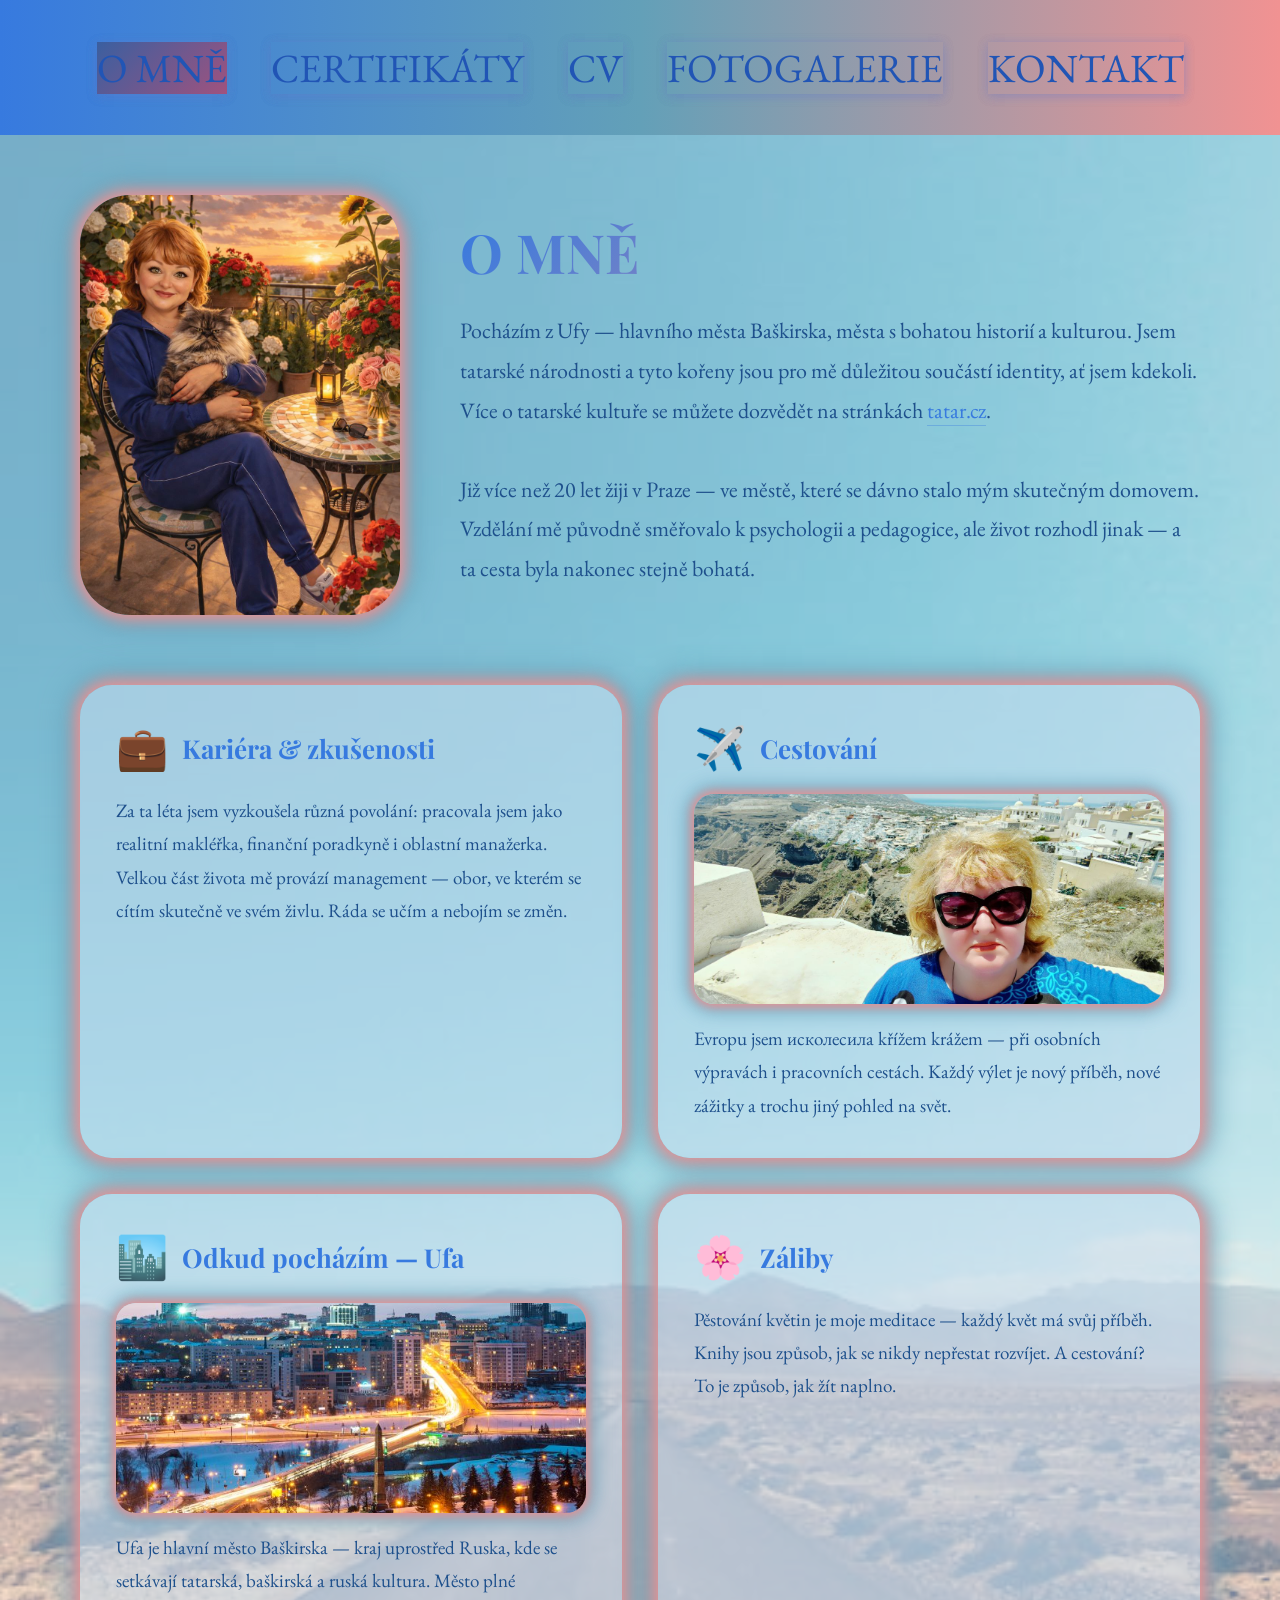
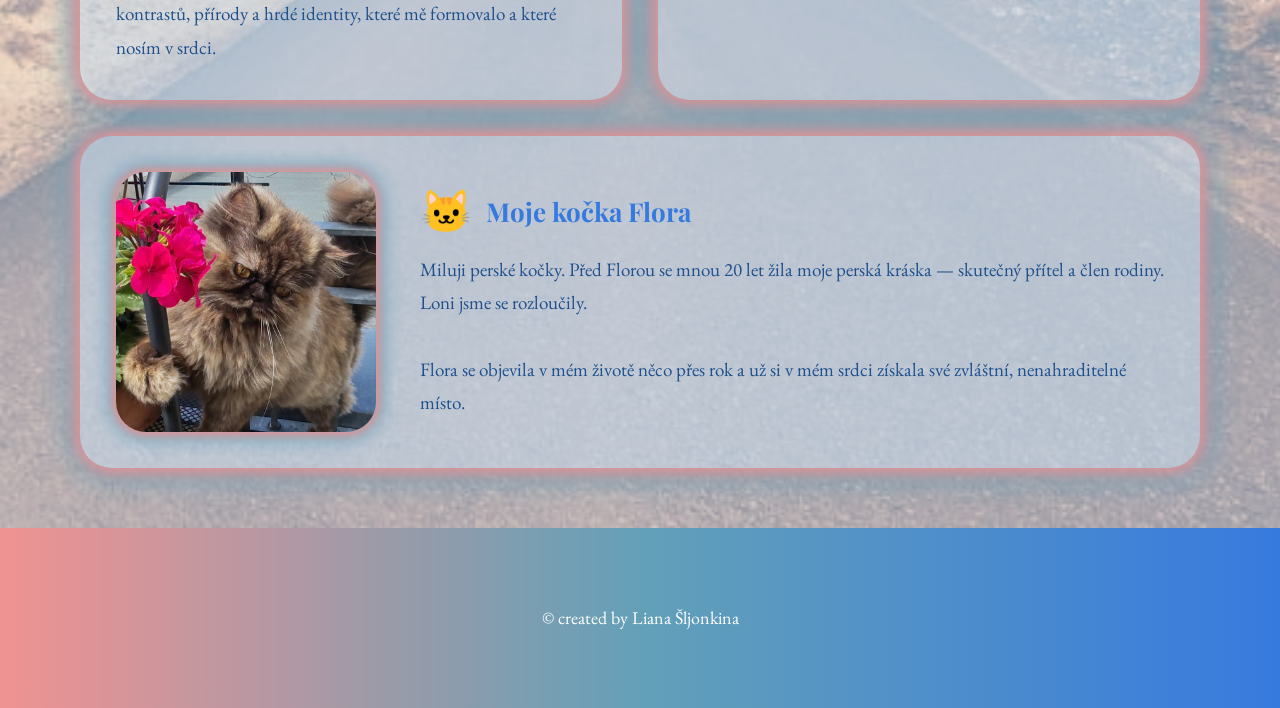
==== index1.html @ eea3a60a "update" ====
<!DOCTYPE html>
<html lang="cs">
<head>
    <meta charset="UTF-8">
    <meta name="viewport" content="width=device-width, initial-scale=1.0">
    <title>Liana Šljonkina — O mně</title>
    <link rel="stylesheet" href="style.css">
    <link rel="stylesheet" href="style1.css">
    <link rel="preconnect" href="https://fonts.googleapis.com">
    <link rel="preconnect" href="https://fonts.gstatic.com" crossorigin>
    <link href="https://fonts.googleapis.com/css2?family=EB+Garamond:ital,wght@0,400..800;1,400..800&family=Playfair+Display:ital,wght@0,400..900;1,400..900&display=swap" rel="stylesheet">
</head>
<body>

    <header class="header">
        <nav class="nav">
            <ul>
                <li><a href="index1.html" class="active">O MNĚ</a></li>
                <li><a href="index2.html">CERTIFIKÁTY</a></li>
                <li><a href="index3.html">CV</a></li>
                <li><a href="index4.html">FOTOGALERIE</a></li>
                <li><a href="index5.html">KONTAKT</a></li>
            </ul>
        </nav>
    </header>

    <aside class="aside about-aside">
        <div class="about-wrapper">

            <div class="about-hero">
                <div class="foto-block">
                    <img src="fotoj1.jpg" alt="Liana Šljonkina">
                </div>
                <div class="text-block">
                    <h1>O MNĚ</h1>
                    <p>
                        Pocházím z Ufy — hlavního města Baškirska, města s bohatou historií a kulturou.
                        Jsem tatarské národnosti a tyto kořeny jsou pro mě důležitou součástí identity,
                        ať jsem kdekoli. Více o tatarské kultuře se můžete dozvědět na stránkách
                        <a href="https://tatar.cz" class="tatar-link" target="_blank">tatar.cz</a>.
                        <br><br>
                        Již více než 20 let žiji v Praze — ve městě, které se dávno stalo mým skutečným domovem.
                        Vzdělání mě původně směřovalo k psychologii a pedagogice, ale život rozhodl jinak
                        — a ta cesta byla nakonec stejně bohatá.
                    </p>
                </div>
            </div>

            <div class="about-sections">

                <div class="card">
                    <div class="card-header">
                        <span class="card-icon">💼</span>
                        <h2>Kariéra & zkušenosti</h2>
                    </div>
                    <p>
                        Za ta léta jsem vyzkoušela různá povolání: pracovala jsem jako realitní makléřka,
                        finanční poradkyně i oblastní manažerka. Velkou část života mě provází management
                        — obor, ve kterém se cítím skutečně ve svém živlu. Ráda se učím a nebojím se změn.
                    </p>
                </div>

                <div class="card">
                    <div class="card-header">
                        <span class="card-icon">✈️</span>
                        <h2>Cestování</h2>
                    </div>
                    <img src="fotoj3.jpg" alt="Cestování po Evropě">
                    <p>
                        Evropu jsem исколесила křížem krážem — při osobních výpravách i pracovních cestách.
                        Každý výlet je nový příběh, nové zážitky a trochu jiný pohled na svět.
                    </p>
                </div>

                <div class="card">
                    <div class="card-header">
                        <span class="card-icon">🏙️</span>
                        <h2>Odkud pocházím — Ufa</h2>
                    </div>
                    <img src="fon2.3.jpg" alt="Ufa — hlavní město Baškirska">
                    <p>
                        Ufa je hlavní město Baškirska — kraj uprostřed Ruska, kde se setkávají
                        tatarská, baškirská a ruská kultura. Město plné kontrastů, přírody a hrdé identity,
                        které mě formovalo a které nosím v srdci.
                    </p>
                </div>

                <div class="card">
                    <div class="card-header">
                        <span class="card-icon">🌸</span>
                        <h2>Záliby</h2>
                    </div>
                    <p>
                        Pěstování květin je moje meditace — každý květ má svůj příběh.
                        Knihy jsou způsob, jak se nikdy nepřestat rozvíjet. A cestování?
                        To je způsob, jak žít naplno.
                    </p>
                </div>

                <div class="card wide">
                    <img src="flora1.jpg" alt="Kočka Flora">
                    <div class="card-body">
                        <div class="card-header">
                            <span class="card-icon">🐱</span>
                            <h2>Moje kočka Flora</h2>
                        </div>
                        <p>
                            Miluji perské kočky. Před Florou se mnou 20 let žila moje perská kráska
                            — skutečný přítel a člen rodiny. Loni jsme se rozloučily.
                            <br><br>
                            Flora se objevila v mém životě něco přes rok a už si v mém srdci
                            získala své zvláštní, nenahraditelné místo.
                        </p>
                    </div>
                </div>

            </div>
        </div>
    </aside>

    <footer class="footer">
        <div>© created by Liana Šljonkina</div>
    </footer>

</body>
</html>
---- style.css ----
* {
    margin: 0;
    padding: 0;
    box-sizing: border-box;
}

.header {
    width: 100%;
    height: 15vh;
    padding: 20px 40px;
    display: flex;
    align-items: center;
    background-image: linear-gradient(
        to right,
        rgb(55, 122, 223),
        rgb(99, 160, 184),
        rgb(241, 146, 146)
    );
}

.nav {
    width: 100%;
}

.nav ul {
    list-style: none;
    display: flex;
    justify-content: space-evenly;
    align-items: center;
    gap: 12px;
    width: 100%;
    padding: 16px 24px;
    margin: 0;
}

.nav ul li {
    cursor: pointer;
}

.nav ul li a,
.nav ul li {
    font-family: 'EB Garamond', serif;
    font-size: 40px;
    text-decoration: none;
    color: hsl(219, 69%, 42%);
    cursor: pointer;
    transition: opacity 0.25s ease, transform 0.2s ease, box-shadow 0.25s ease;
    box-shadow: 0 2px 10px rgba(100, 120, 200, 0.25);
}

.nav ul li a:hover,
.nav ul li:hover {
    opacity: 0.88;
    transform: translateY(-2px);
    box-shadow: 0 5px 18px rgba(180, 100, 160, 0.4);
}

.nav ul li a.active {
    background: linear-gradient(135deg, #3a5fa0 0%, #a0527e 100%);
}

.nav ul li:hover {
    color: white;
}

.aside {
    min-height: 70vh;
    background-color: rgba(198, 220, 238, 0.7);
    background-image: url(put5.jpeg);
    background-size: cover;
    background-position: center;
    background-repeat: no-repeat;
    background-blend-mode: overlay;
    font-family: "EB Garamond", serif;
    display: flex;
    align-items: center;
}

.parent {
    display: flex;
    align-items: center;
    gap: 60px;
    padding: 40px 60px;
    font-size: 40px;
    font-family: "EB Garamond", serif;
    color: rgb(5, 114, 187);
}

.karLi {
    width: 350px;
    height: 450px;
    border-radius: 50px;
    object-fit: cover;
    display: block;
    box-shadow: 
        0 0 15px 5px rgb(241, 146, 146),
        0 0 30px 10px rgb(99, 160, 184);
}

.logo-img2 {
    width: 350px;
    height: 450px;
    border-radius: 50px;
    object-fit: cover;
    display: block;
    box-shadow: 
        0 0 15px 5px rgb(241, 146, 146),
        0 0 30px 10px rgb(99, 160, 184);
}

.footer {
    height: 20vh;
    display: flex;
    align-items: center;
    justify-content: center;
    font-size: 18px;
    color: white;
    font-family: "EB Garamond", serif;
    background-image: linear-gradient(
        to left,
        rgb(55, 122, 223),
        rgb(99, 160, 184),
        rgb(241, 146, 146)
    );
}

@media (max-width: 768px) {
    .header {
        height: auto;
        padding: 16px 20px;
    }

    .nav ul {
        flex-wrap: wrap;
        justify-content: center;
        gap: 8px;
        padding: 10px 16px;
    }

    .nav ul li a,
    .nav ul li {
        font-size: 22px;
    }

    .parent {
        flex-direction: column;
        align-items: center;
        text-align: center;
        font-size: 24px;
        padding: 30px 20px;
        gap: 30px;
    }

    .karLi,
    .logo-img2 {
        width: 220px;
        height: 280px;
    }
}
---- style1.css ----
/* Переопределяем aside для этой страницы */
.about-aside {
    display: block !important;
    align-items: unset !important;
}

.about-wrapper {
    max-width: 1200px;
    margin: 0 auto;
    padding: 60px 40px;
    font-family: "EB Garamond", serif;
}

/* HERO */
.about-hero {
    display: flex;
    align-items: center;
    gap: 60px;
    margin-bottom: 70px;
    animation: fadeUp 0.8s ease both;
}

.about-hero .foto-block img {
    width: 320px;
    height: 420px;
    border-radius: 50px;
    object-fit: cover;
    display: block;
    box-shadow:
        0 0 15px 5px rgb(241, 146, 146),
        0 0 30px 10px rgb(99, 160, 184);
    transition: transform 0.35s ease;
}

.about-hero .foto-block img:hover {
    transform: scale(1.03);
}

.about-hero h1 {
    font-family: 'Playfair Display', serif;
    font-size: 54px;
    font-weight: 700;
    line-height: 1.15;
    margin-bottom: 28px;
    background: linear-gradient(135deg, rgb(55, 122, 223), rgb(241, 146, 146));
    -webkit-background-clip: text;
    -webkit-text-fill-color: transparent;
    background-clip: text;
}

.about-hero p {
    font-size: 22px;
    line-height: 1.8;
    color: rgb(30, 80, 140);
}

/* КАРТОЧКИ */
.about-sections {
    display: grid;
    grid-template-columns: 1fr 1fr;
    gap: 36px;
}

.card {
    background: rgba(198, 220, 238, 0.55);
    border-radius: 32px;
    padding: 36px;
    display: flex;
    flex-direction: column;
    gap: 18px;
    box-shadow:
        0 0 15px 5px rgb(241, 146, 146),
        0 0 30px 10px rgb(99, 160, 184);
    transition: transform 0.28s ease, box-shadow 0.28s ease;
    animation: fadeUp 0.8s ease both;
}

.card:hover {
    transform: translateY(-5px);
    box-shadow:
        0 0 20px 8px rgb(241, 146, 146),
        0 0 40px 15px rgb(99, 160, 184);
}

.card:nth-child(1) { animation-delay: 0.1s; }
.card:nth-child(2) { animation-delay: 0.2s; }
.card:nth-child(3) { animation-delay: 0.3s; }
.card:nth-child(4) { animation-delay: 0.4s; }
.card:nth-child(5) { animation-delay: 0.5s; }

.card-header {
    display: flex;
    align-items: center;
    gap: 14px;
}

.card-icon { font-size: 42px; }

.card h2 {
    font-family: 'Playfair Display', serif;
    font-size: 26px;
    color: rgb(55, 122, 223);
}

.card p {
    font-size: 19px;
    line-height: 1.75;
    color: rgb(30, 80, 140);
}

.card img {
    width: 100%;
    height: 210px;
    object-fit: cover;
    border-radius: 20px;
    box-shadow:
        0 0 10px 3px rgb(241, 146, 146),
        0 0 20px 6px rgb(99, 160, 184);
}

/* широкая карточка */
.card.wide {
    grid-column: 1 / -1;
    flex-direction: row;
    align-items: center;
    gap: 44px;
}

.card.wide img {
    width: 260px;
    height: 260px;
    flex-shrink: 0;
    border-radius: 30px;
}

.card.wide .card-body {
    flex: 1;
    display: flex;
    flex-direction: column;
    gap: 14px;
}

/* ссылка */
a.tatar-link {
    color: rgb(55, 122, 223);
    text-decoration: none;
    border-bottom: 1px solid rgba(55, 122, 223, 0.35);
    transition: color 0.2s, border-color 0.2s;
}
a.tatar-link:hover {
    color: rgb(200, 80, 120);
    border-color: rgb(200, 80, 120);
}

/* анимация */
@keyframes fadeUp {
    from { opacity: 0; transform: translateY(28px); }
    to   { opacity: 1; transform: translateY(0); }
}

/* MOBILE */
@media (max-width: 768px) {
    .about-wrapper { padding: 30px 20px; }
    .about-hero { flex-direction: column; text-align: center; }
    .about-hero .foto-block img { width: 240px; height: 300px; }
    .about-hero h1 { font-size: 34px; }
    .about-hero p  { font-size: 18px; }
    .about-sections { grid-template-columns: 1fr; }
    .card.wide { flex-direction: column; }
    .card.wide img { width: 100%; height: 220px; }
}
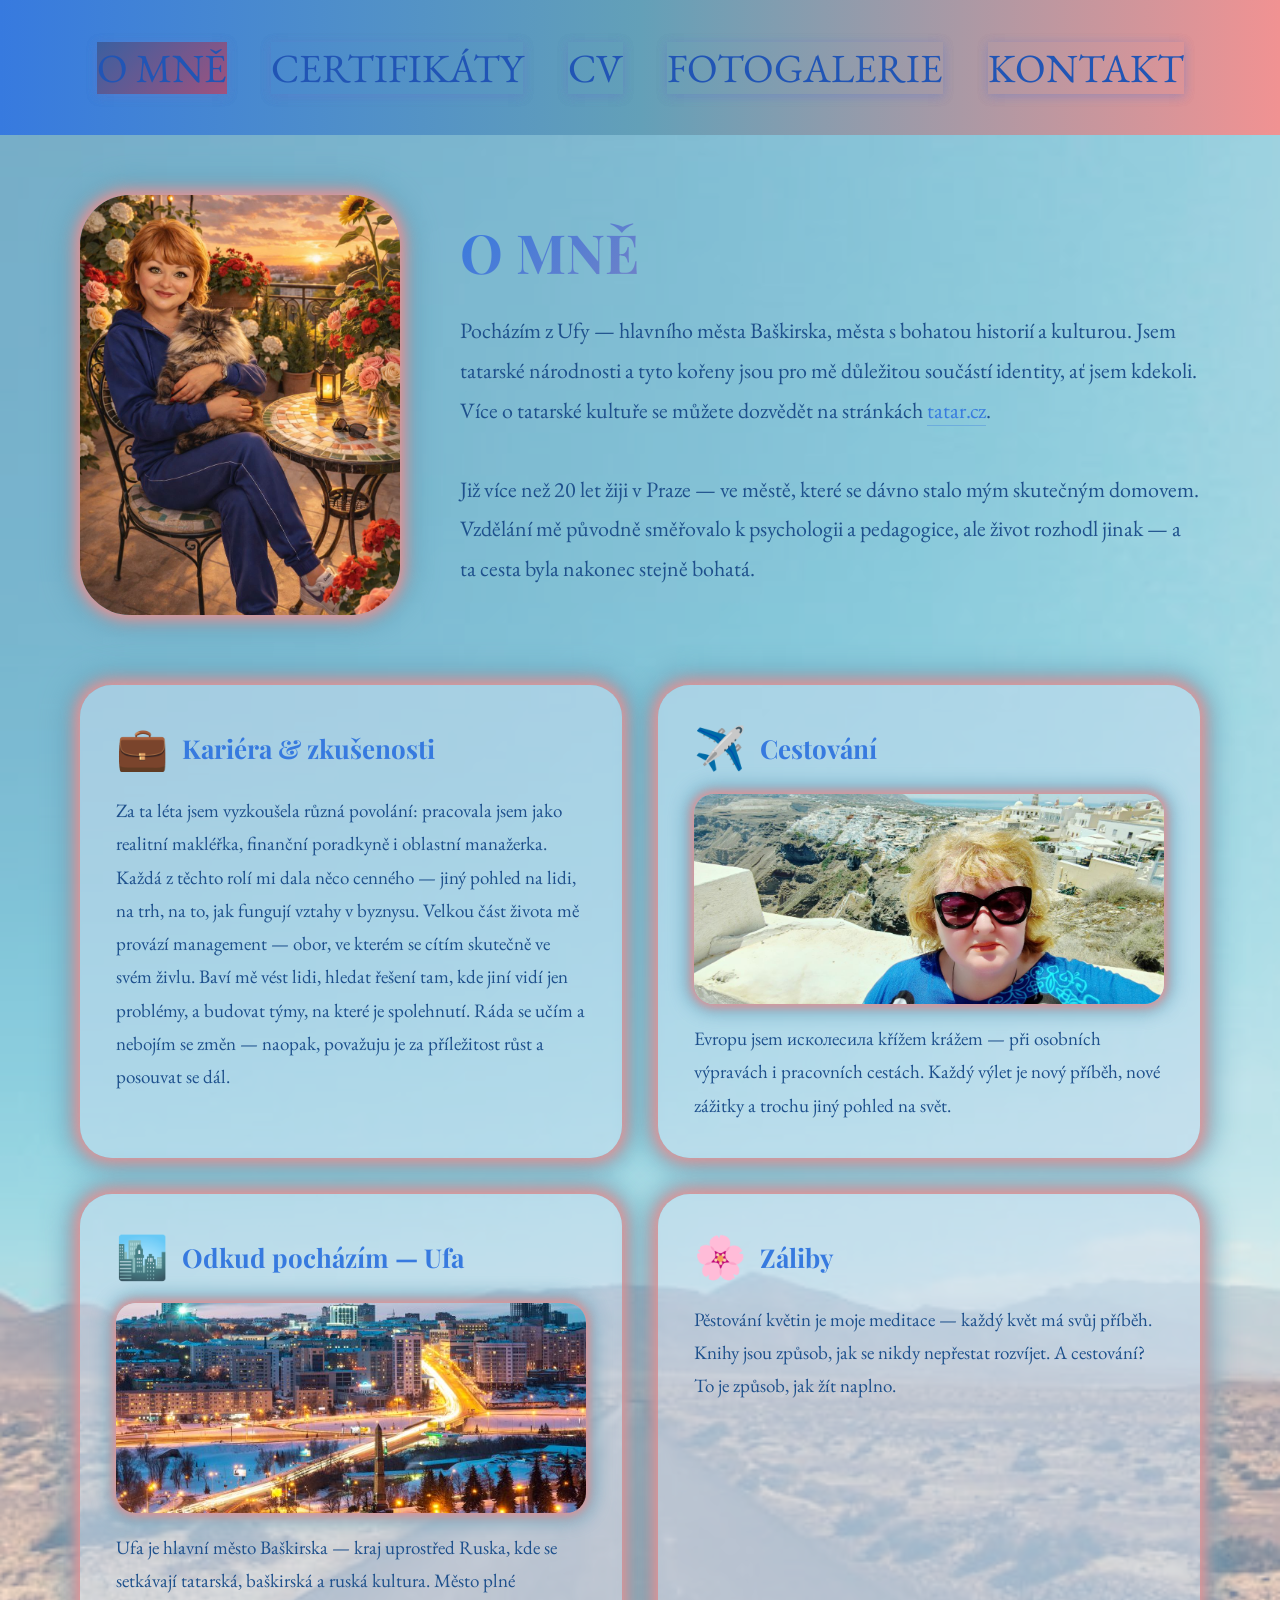
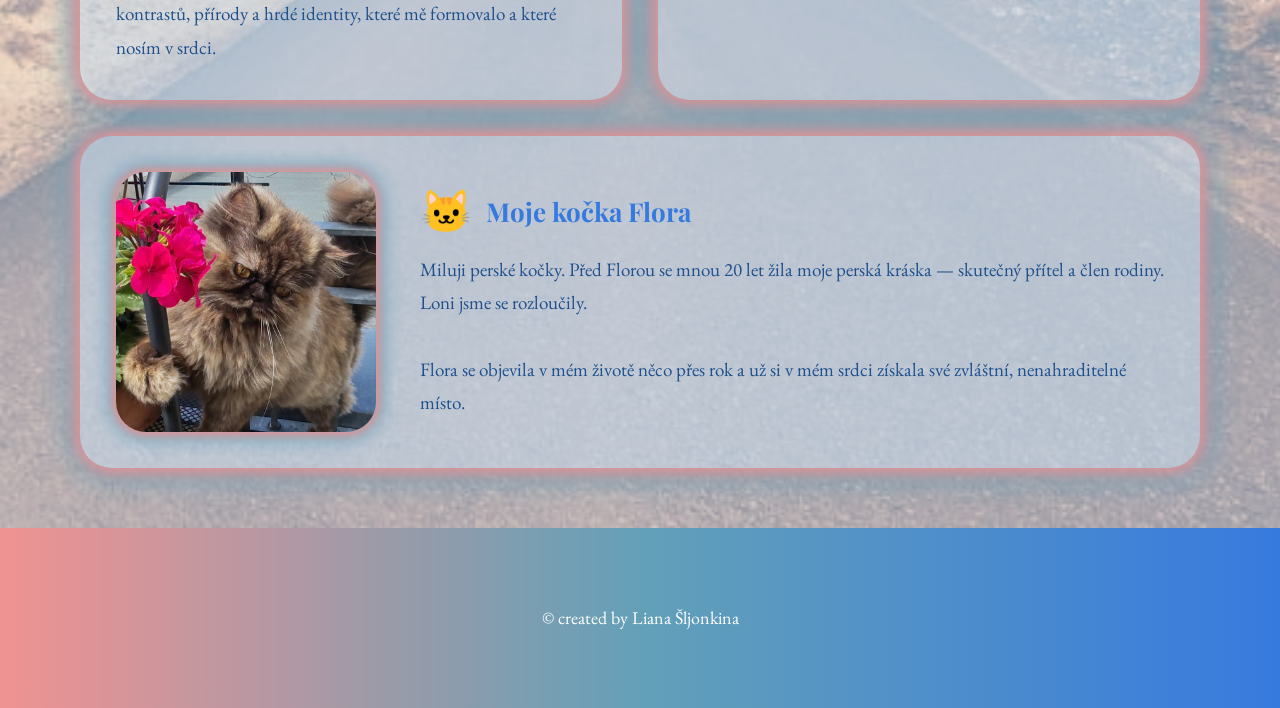
==== commit 267489a9: "update" ====
--- a/index1.html
+++ b/index1.html
@@ -54,9 +54,12 @@
                         <h2>Kariéra & zkušenosti</h2>
                     </div>
                     <p>
-                        Za ta léta jsem vyzkoušela různá povolání: pracovala jsem jako realitní makléřka,
-                        finanční poradkyně i oblastní manažerka. Velkou část života mě provází management
-                        — obor, ve kterém se cítím skutečně ve svém živlu. Ráda se učím a nebojím se změn.
+                       Za ta léta jsem vyzkoušela různá povolání: pracovala jsem jako realitní makléřka,
+                        finanční poradkyně i oblastní manažerka. Každá z těchto rolí mi dala něco cenného
+                         — jiný pohled na lidi, na trh, na to, jak fungují vztahy v byznysu. Velkou část života
+                          mě provází management — obor, ve kterém se cítím skutečně ve svém živlu. Baví mě vést lidi,
+                           hledat řešení tam, kde jiní vidí jen problémy, a budovat týmy, na které je spolehnutí.
+                            Ráda se učím a nebojím se změn — naopak, považuju je za příležitost růst a posouvat se dál.
                     </p>
                 </div>
 
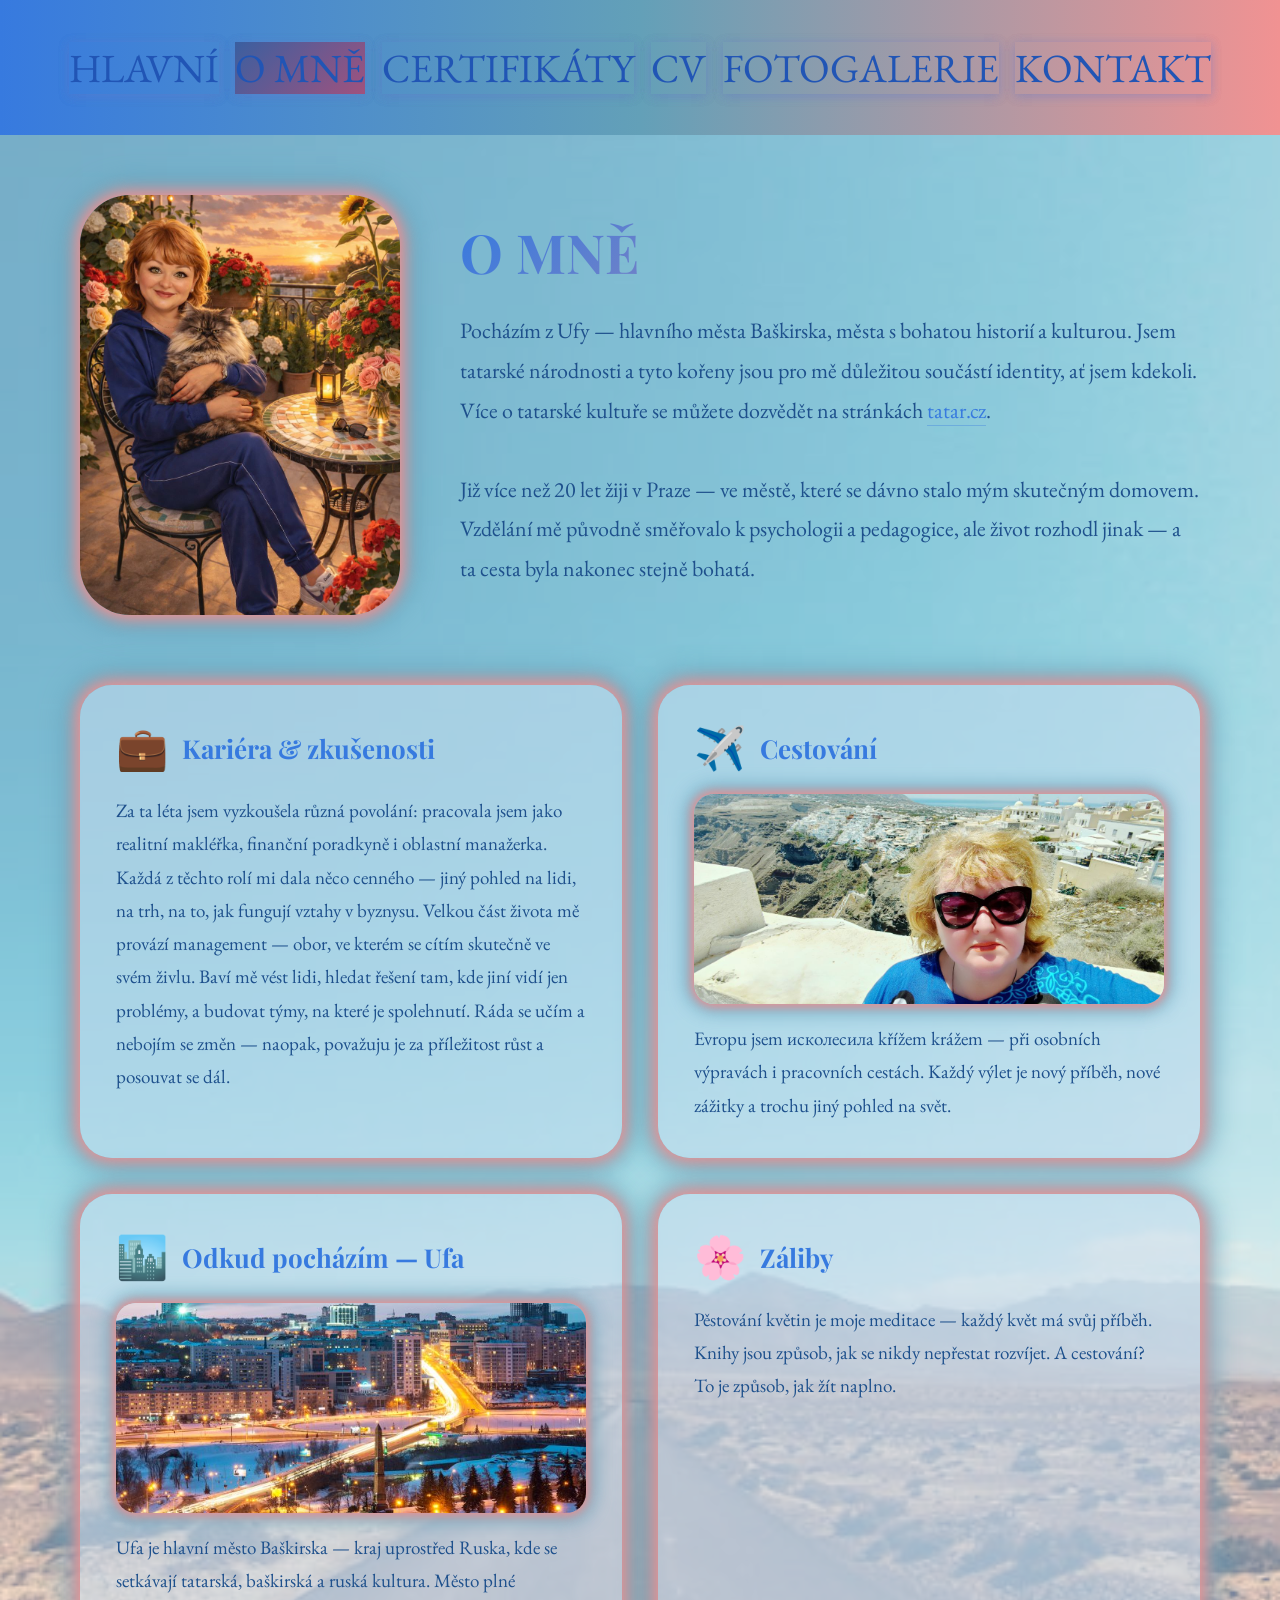
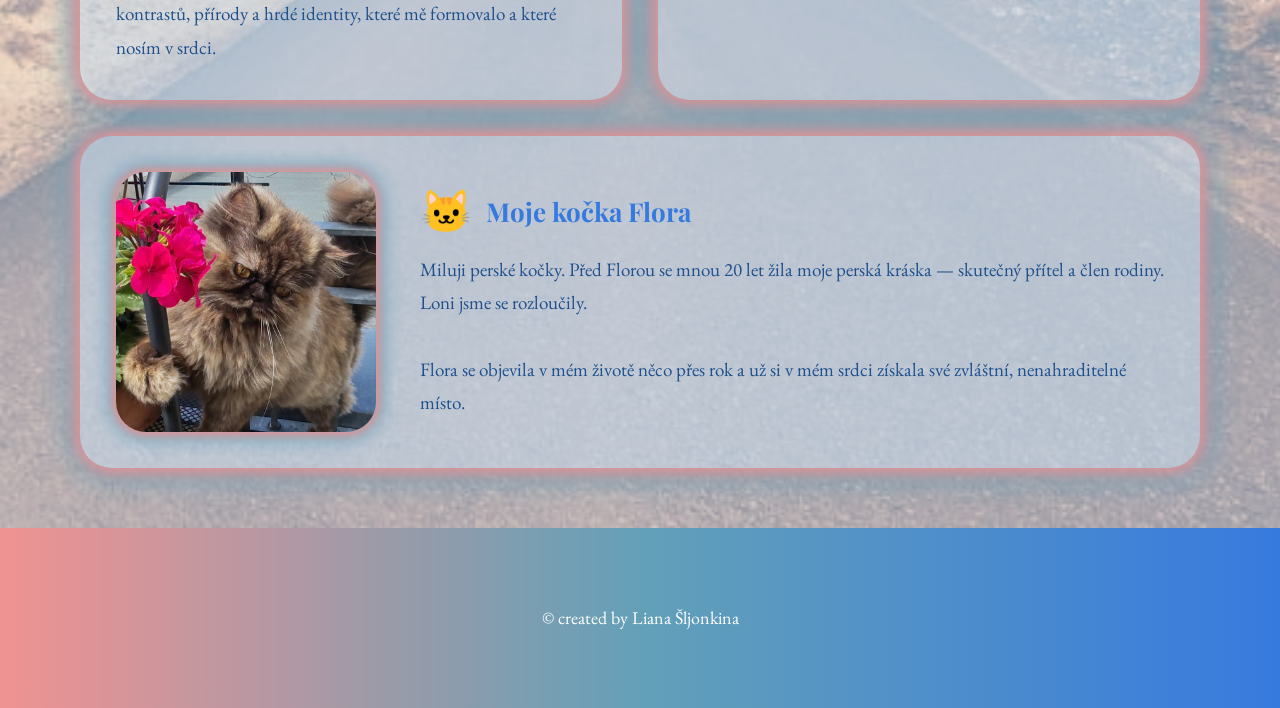
==== commit 5803e55a: "update" ====
--- a/index1.html
+++ b/index1.html
@@ -15,6 +15,7 @@
     <header class="header">
         <nav class="nav">
             <ul>
+                <li><a href="index.html">HLAVNÍ</a></li>
                 <li><a href="index1.html" class="active">O MNĚ</a></li>
                 <li><a href="index2.html">CERTIFIKÁTY</a></li>
                 <li><a href="index3.html">CV</a></li>
@@ -37,7 +38,7 @@
                         Pocházím z Ufy — hlavního města Baškirska, města s bohatou historií a kulturou.
                         Jsem tatarské národnosti a tyto kořeny jsou pro mě důležitou součástí identity,
                         ať jsem kdekoli. Více o tatarské kultuře se můžete dozvědět na stránkách
-                        <a href="https://tatar.cz" class="tatar-link" target="_blank">tatar.cz</a>.
+                        <a href="http://tatar.cz/" class="tatar-link" target="_blank">tatar.cz</a>.
                         <br><br>
                         Již více než 20 let žiji v Praze — ve městě, které se dávno stalo mým skutečným domovem.
                         Vzdělání mě původně směřovalo k psychologii a pedagogice, ale život rozhodl jinak
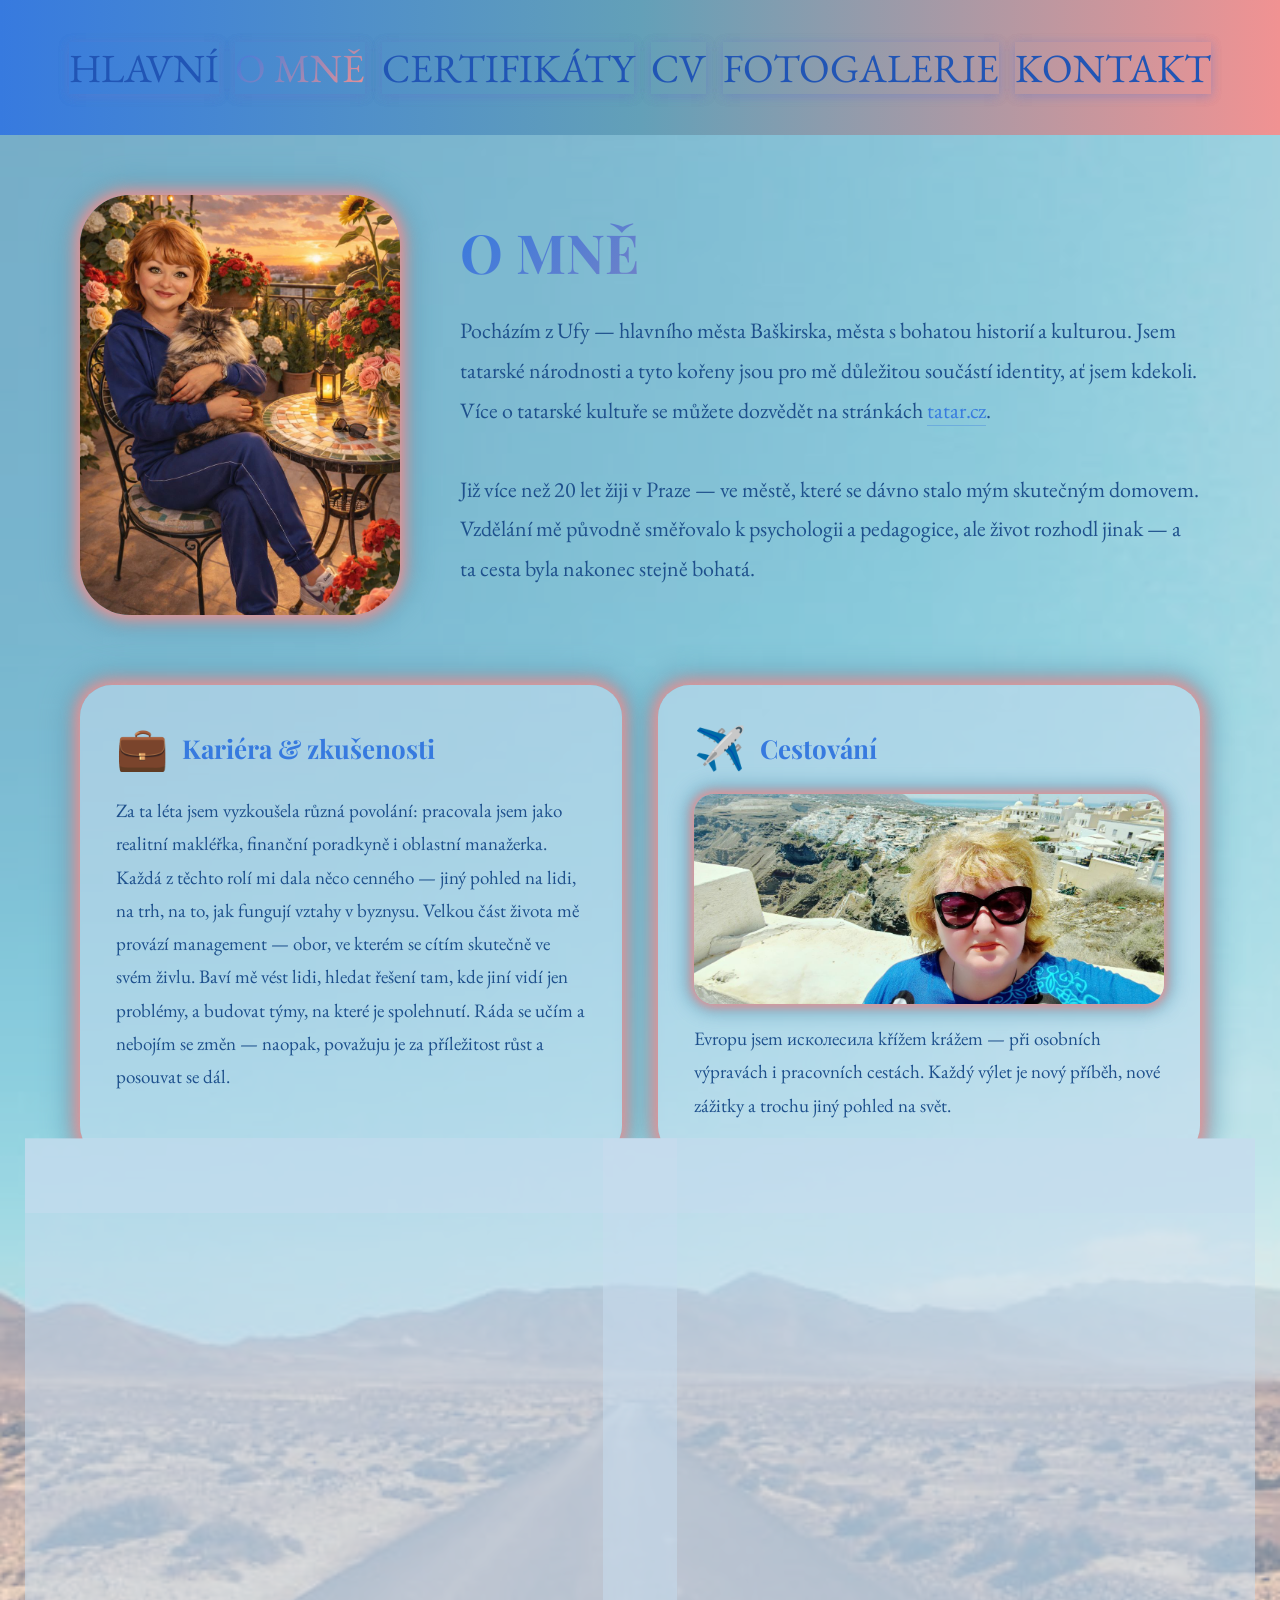
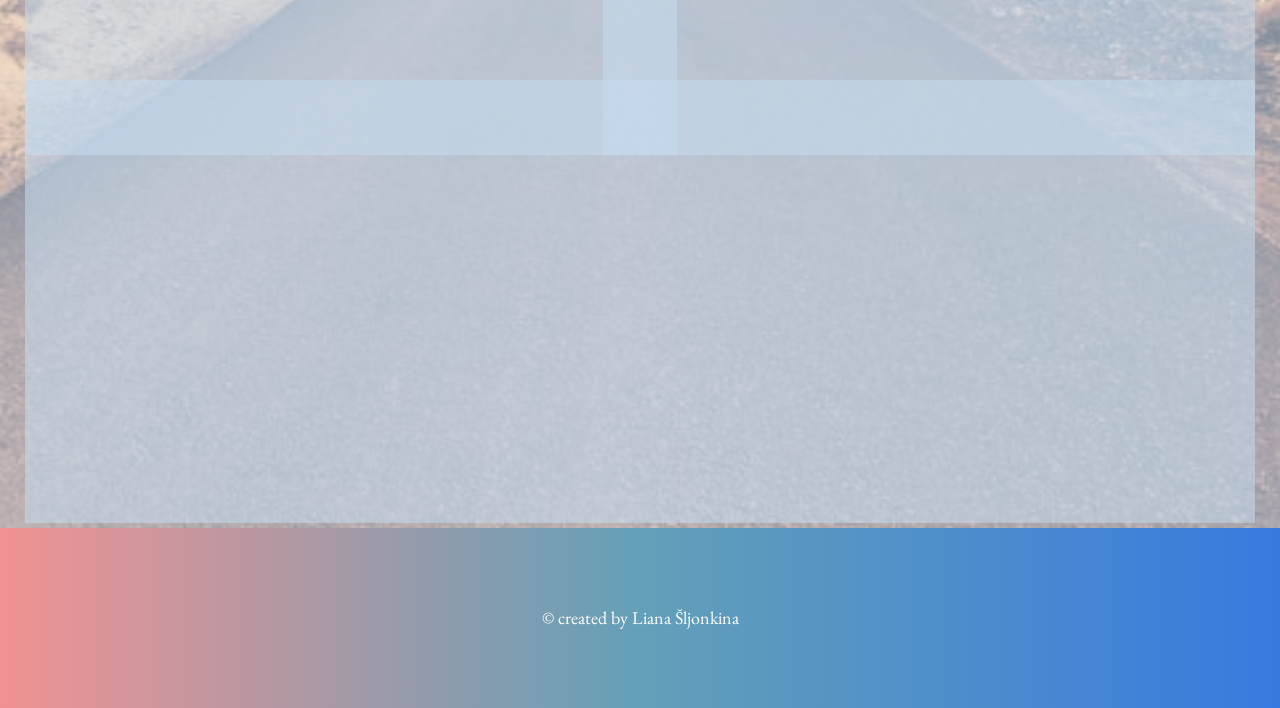
==== commit 16c96487: "full update" ====
--- a/index1.html
+++ b/index1.html
@@ -4,14 +4,12 @@
     <meta charset="UTF-8">
     <meta name="viewport" content="width=device-width, initial-scale=1.0">
     <title>Liana Šljonkina — O mně</title>
-    <link rel="stylesheet" href="style.css">
     <link rel="stylesheet" href="style1.css">
     <link rel="preconnect" href="https://fonts.googleapis.com">
     <link rel="preconnect" href="https://fonts.gstatic.com" crossorigin>
     <link href="https://fonts.googleapis.com/css2?family=EB+Garamond:ital,wght@0,400..800;1,400..800&family=Playfair+Display:ital,wght@0,400..900;1,400..900&display=swap" rel="stylesheet">
 </head>
 <body>
-
     <header class="header">
         <nav class="nav">
             <ul>
@@ -27,7 +25,6 @@
 
     <aside class="aside about-aside">
         <div class="about-wrapper">
-
             <div class="about-hero">
                 <div class="foto-block">
                     <img src="fotoj1.jpg" alt="Liana Šljonkina">
@@ -48,59 +45,47 @@
             </div>
 
             <div class="about-sections">
-
                 <div class="card">
                     <div class="card-header">
                         <span class="card-icon">💼</span>
                         <h2>Kariéra & zkušenosti</h2>
                     </div>
-                    <p>
-                       Za ta léta jsem vyzkoušela různá povolání: pracovala jsem jako realitní makléřka,
+                    <p>Za ta léta jsem vyzkoušela různá povolání: pracovala jsem jako realitní makléřka,
                         finanční poradkyně i oblastní manažerka. Každá z těchto rolí mi dala něco cenného
-                         — jiný pohled na lidi, na trh, na to, jak fungují vztahy v byznysu. Velkou část života
-                          mě provází management — obor, ve kterém se cítím skutečně ve svém živlu. Baví mě vést lidi,
-                           hledat řešení tam, kde jiní vidí jen problémy, a budovat týmy, na které je spolehnutí.
-                            Ráda se učím a nebojím se změn — naopak, považuju je za příležitost růst a posouvat se dál.
+                        — jiný pohled na lidi, na trh, na to, jak fungují vztahy v byznysu. Velkou část života
+                        mě provází management — obor, ve kterém se cítím skutečně ve svém živlu. Baví mě vést lidi,
+                        hledat řešení tam, kde jiní vidí jen problémy, a budovat týmy, na které je spolehnutí.
+                        Ráda se učím a nebojím se změn — naopak, považuju je za příležitost růst a posouvat se dál.
                     </p>
                 </div>
-
                 <div class="card">
                     <div class="card-header">
                         <span class="card-icon">✈️</span>
                         <h2>Cestování</h2>
                     </div>
                     <img src="fotoj3.jpg" alt="Cestování po Evropě">
-                    <p>
-                        Evropu jsem исколесила křížem krážem — při osobních výpravách i pracovních cestách.
-                        Každý výlet je nový příběh, nové zážitky a trochu jiný pohled na svět.
-                    </p>
+                    <p>Evropu jsem исколесила křížem krážem — při osobních výpravách i pracovních cestách.
+                        Každý výlet je nový příběh, nové zážitky a trochu jiný pohled na svět.</p>
                 </div>
-
                 <div class="card">
                     <div class="card-header">
                         <span class="card-icon">🏙️</span>
                         <h2>Odkud pocházím — Ufa</h2>
                     </div>
                     <img src="fon2.3.jpg" alt="Ufa — hlavní město Baškirska">
-                    <p>
-                        Ufa je hlavní město Baškirska — kraj uprostřed Ruska, kde se setkávají
+                    <p>Ufa je hlavní město Baškirska — kraj uprostřed Ruska, kde se setkávají
                         tatarská, baškirská a ruská kultura. Město plné kontrastů, přírody a hrdé identity,
-                        které mě formovalo a které nosím v srdci.
-                    </p>
+                        které mě formovalo a které nosím v srdci.</p>
                 </div>
-
                 <div class="card">
                     <div class="card-header">
                         <span class="card-icon">🌸</span>
                         <h2>Záliby</h2>
                     </div>
-                    <p>
-                        Pěstování květin je moje meditace — každý květ má svůj příběh.
+                    <p>Pěstování květin je moje meditace — každý květ má svůj příběh.
                         Knihy jsou způsob, jak se nikdy nepřestat rozvíjet. A cestování?
-                        To je způsob, jak žít naplno.
-                    </p>
+                        To je způsob, jak žít naplno.</p>
                 </div>
-
                 <div class="card wide">
                     <img src="flora1.jpg" alt="Kočka Flora">
                     <div class="card-body">
@@ -108,16 +93,13 @@
                             <span class="card-icon">🐱</span>
                             <h2>Moje kočka Flora</h2>
                         </div>
-                        <p>
-                            Miluji perské kočky. Před Florou se mnou 20 let žila moje perská kráska
+                        <p>Miluji perské kočky. Před Florou se mnou 20 let žila moje perská kráska
                             — skutečný přítel a člen rodiny. Loni jsme se rozloučily.
                             <br><br>
                             Flora se objevila v mém životě něco přes rok a už si v mém srdci
-                            získala své zvláštní, nenahraditelné místo.
-                        </p>
+                            získala své zvláštní, nenahraditelné místo.</p>
                     </div>
                 </div>
-
             </div>
         </div>
     </aside>
@@ -125,6 +107,5 @@
     <footer class="footer">
         <div>© created by Liana Šljonkina</div>
     </footer>
-
 </body>
 </html>
--- a/style1.css
+++ b/style1.css
@@ -1,7 +1,105 @@
-/* Переопределяем aside для этой страницы */
+* {
+    margin: 0;
+    padding: 0;
+    box-sizing: border-box;
+}
+
+body {
+    min-height: 100vh;
+    display: flex;
+    flex-direction: column;
+}
+
+.header {
+    width: 100%;
+    height: 15vh;
+    padding: 20px 40px;
+    display: flex;
+    align-items: center;
+    background-image: linear-gradient(
+        to right,
+        rgb(55, 122, 223),
+        rgb(99, 160, 184),
+        rgb(241, 146, 146)
+    );
+}
+
+.nav { width: 100%; }
+
+.nav ul {
+    list-style: none;
+    display: flex;
+    justify-content: space-evenly;
+    align-items: center;
+    gap: 12px;
+    width: 100%;
+    padding: 16px 24px;
+    margin: 0;
+}
+
+.nav ul li { cursor: pointer; }
+
+.nav ul li a,
+.nav ul li {
+    font-family: 'EB Garamond', serif;
+    font-size: 40px;
+    text-decoration: none;
+    color: hsl(219, 69%, 42%);
+    cursor: pointer;
+    transition: opacity 0.25s ease, transform 0.2s ease, box-shadow 0.25s ease;
+    box-shadow: 0 2px 10px rgba(100, 120, 200, 0.25);
+}
+
+.nav ul li a:hover,
+.nav ul li:hover {
+    opacity: 0.88;
+    transform: translateY(-2px);
+    box-shadow: 0 5px 18px rgba(180, 100, 160, 0.4);
+}
+
+.nav ul li a.active {
+    background: linear-gradient(135deg, rgb(55, 122, 223), rgb(241, 146, 146));
+    -webkit-background-clip: text;
+    -webkit-text-fill-color: transparent;
+    background-clip: text;
+}
+
+.nav ul li:hover { color: white; }
+
+.footer {
+    height: 20vh;
+    display: flex;
+    align-items: center;
+    justify-content: center;
+    font-size: 18px;
+    color: white;
+    font-family: "EB Garamond", serif;
+    background-image: linear-gradient(
+        to left,
+        rgb(55, 122, 223),
+        rgb(99, 160, 184),
+        rgb(241, 146, 146)
+    );
+}
+
+@media (max-width: 768px) {
+    .header { height: auto; padding: 16px 20px; }
+    .nav ul { flex-wrap: wrap; justify-content: center; gap: 8px; padding: 10px 16px; }
+    .nav ul li a, .nav ul li { font-size: 22px; }
+}
+
+/* ===== O MNĚ PAGE ===== */
+
 .about-aside {
     display: block !important;
     align-items: unset !important;
+    flex: 1;
+    background-color: rgba(198, 220, 238, 0.7);
+    background-image: url(put5.jpeg);
+    background-size: cover;
+    background-position: center;
+    background-repeat: no-repeat;
+    background-blend-mode: overlay;
 }
 
 .about-wrapper {
@@ -11,7 +109,6 @@
     font-family: "EB Garamond", serif;
 }
 
-/* HERO */
 .about-hero {
     display: flex;
     align-items: center;
@@ -32,9 +129,7 @@
     transition: transform 0.35s ease;
 }
 
-.about-hero .foto-block img:hover {
-    transform: scale(1.03);
-}
+.about-hero .foto-block img:hover { transform: scale(1.03); }
 
 .about-hero h1 {
     font-family: 'Playfair Display', serif;
@@ -54,7 +149,6 @@
     color: rgb(30, 80, 140);
 }
 
-/* КАРТОЧКИ */
 .about-sections {
     display: grid;
     grid-template-columns: 1fr 1fr;
@@ -88,12 +182,7 @@
 .card:nth-child(4) { animation-delay: 0.4s; }
 .card:nth-child(5) { animation-delay: 0.5s; }
 
-.card-header {
-    display: flex;
-    align-items: center;
-    gap: 14px;
-}
-
+.card-header { display: flex; align-items: center; gap: 14px; }
 .card-icon { font-size: 42px; }
 
 .card h2 {
@@ -118,7 +207,6 @@
         0 0 20px 6px rgb(99, 160, 184);
 }
 
-/* широкая карточка */
 .card.wide {
     grid-column: 1 / -1;
     flex-direction: row;
@@ -126,12 +214,7 @@
     gap: 44px;
 }
 
-.card.wide img {
-    width: 260px;
-    height: 260px;
-    flex-shrink: 0;
-    border-radius: 30px;
-}
+.card.wide img { width: 260px; height: 260px; flex-shrink: 0; border-radius: 30px; }
 
 .card.wide .card-body {
     flex: 1;
@@ -140,31 +223,25 @@
     gap: 14px;
 }
 
-/* ссылка */
 a.tatar-link {
     color: rgb(55, 122, 223);
     text-decoration: none;
     border-bottom: 1px solid rgba(55, 122, 223, 0.35);
     transition: color 0.2s, border-color 0.2s;
 }
-a.tatar-link:hover {
-    color: rgb(200, 80, 120);
-    border-color: rgb(200, 80, 120);
-}
-
-/* анимация */
+a.tatar-link:hover { color: rgb(200, 80, 120); border-color: rgb(200, 80, 120); }
+
 @keyframes fadeUp {
     from { opacity: 0; transform: translateY(28px); }
     to   { opacity: 1; transform: translateY(0); }
 }
 
-/* MOBILE */
 @media (max-width: 768px) {
     .about-wrapper { padding: 30px 20px; }
     .about-hero { flex-direction: column; text-align: center; }
     .about-hero .foto-block img { width: 240px; height: 300px; }
     .about-hero h1 { font-size: 34px; }
-    .about-hero p  { font-size: 18px; }
+    .about-hero p { font-size: 18px; }
     .about-sections { grid-template-columns: 1fr; }
     .card.wide { flex-direction: column; }
     .card.wide img { width: 100%; height: 220px; }
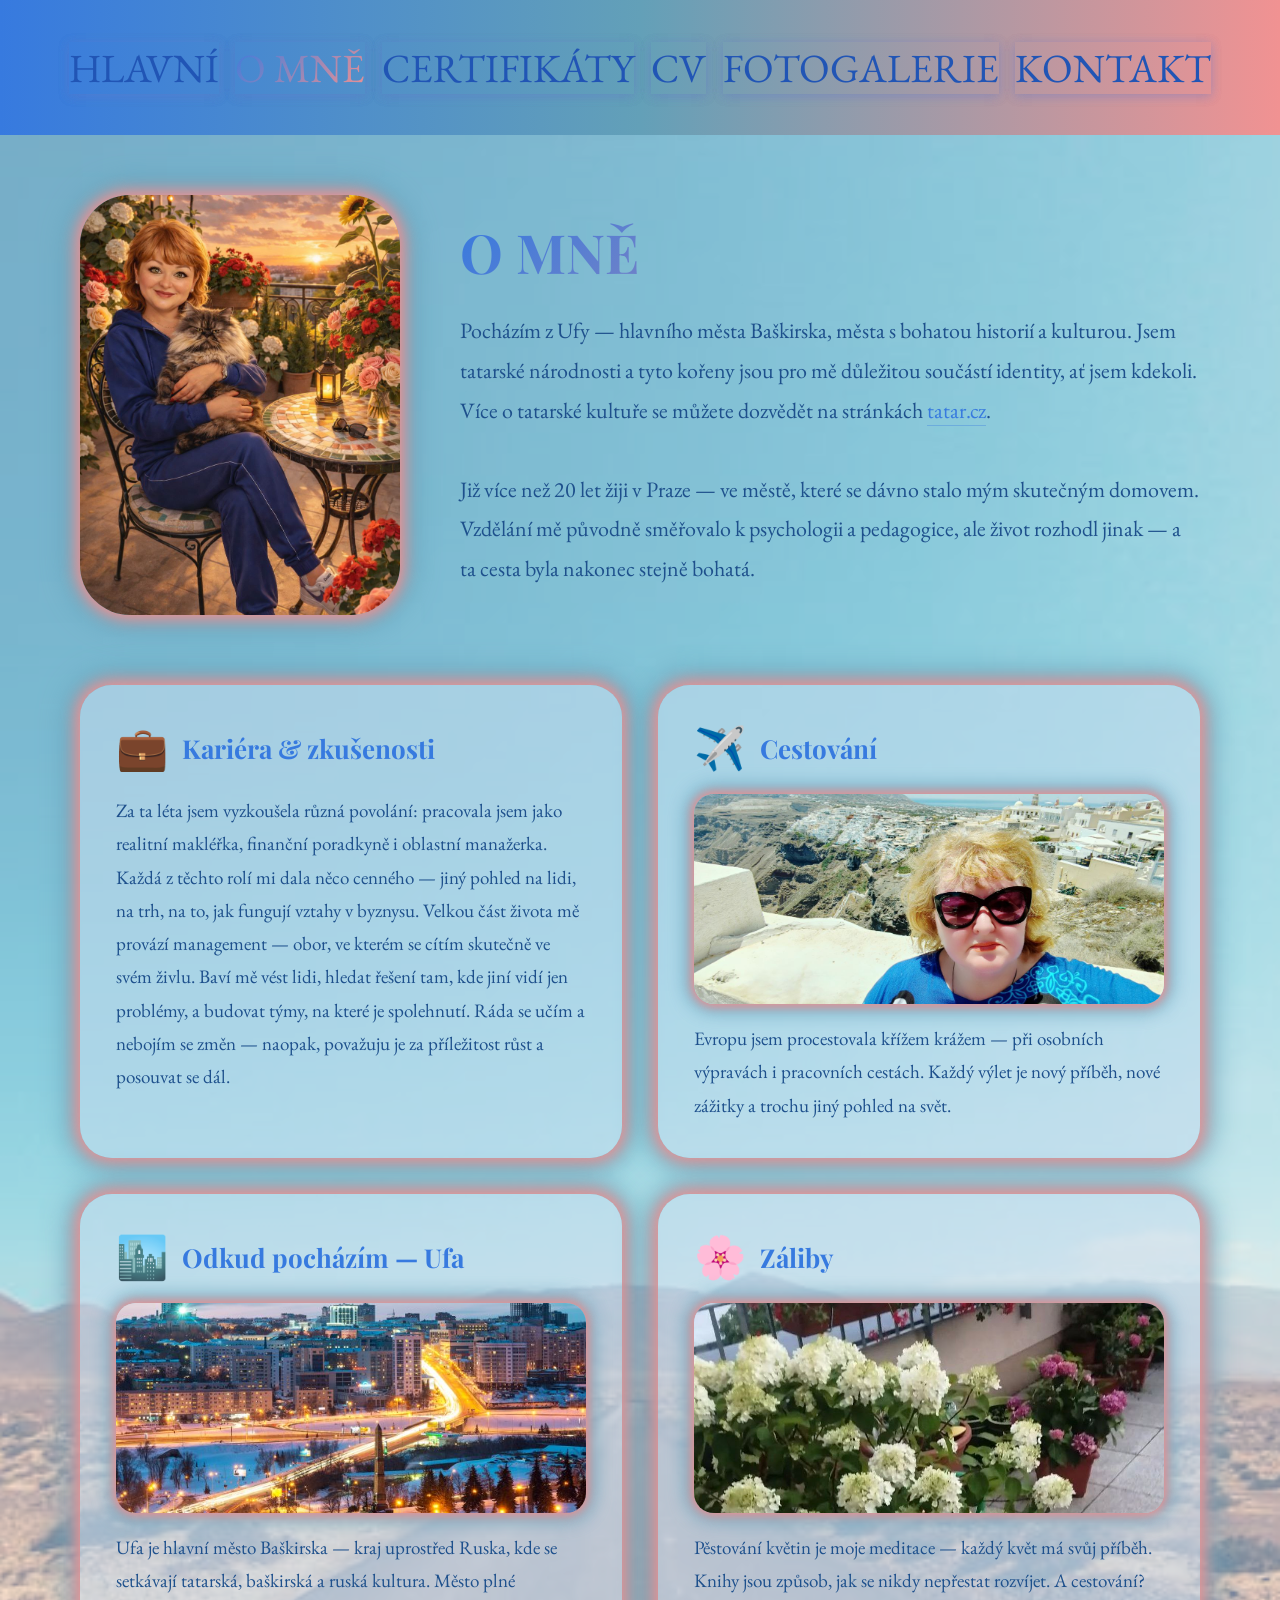
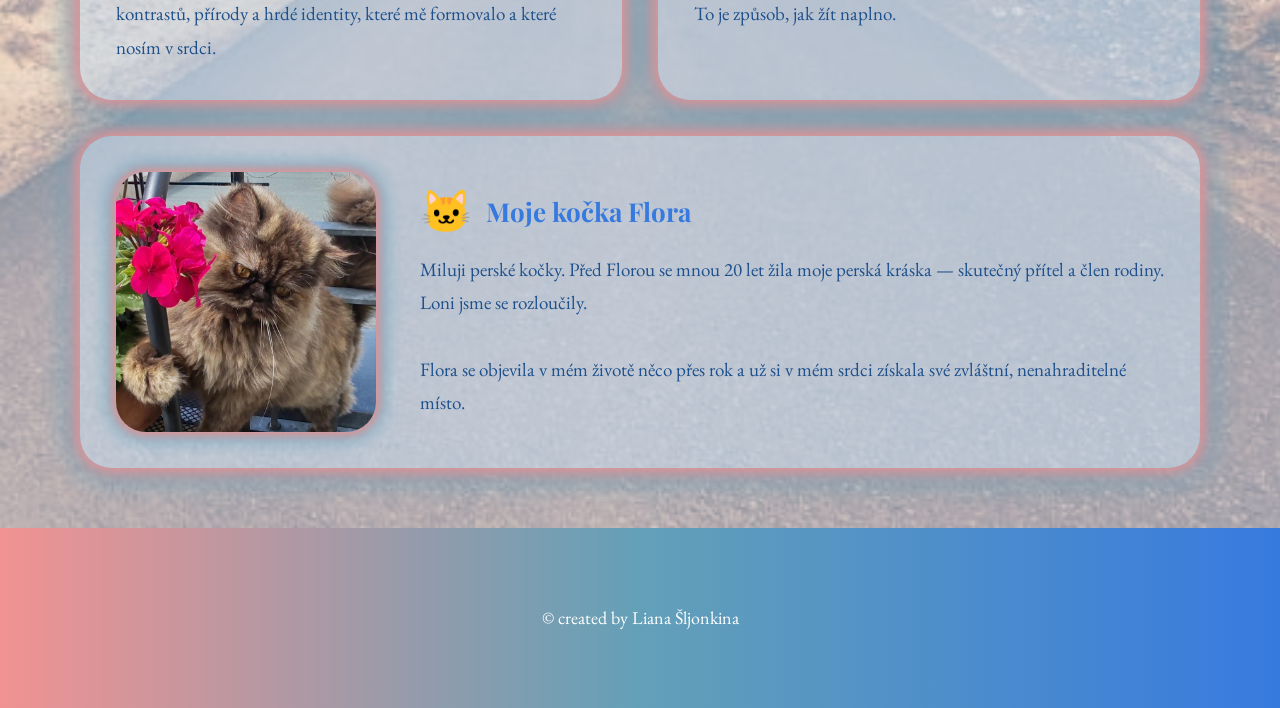
==== commit 24763025: "update" ====
--- a/index1.html
+++ b/index1.html
@@ -58,15 +58,17 @@
                         Ráda se učím a nebojím se změn — naopak, považuju je za příležitost růst a posouvat se dál.
                     </p>
                 </div>
+
                 <div class="card">
                     <div class="card-header">
                         <span class="card-icon">✈️</span>
                         <h2>Cestování</h2>
                     </div>
                     <img src="fotoj3.jpg" alt="Cestování po Evropě">
-                    <p>Evropu jsem исколесила křížem krážem — při osobních výpravách i pracovních cestách.
+                    <p>Evropu jsem procestovala křížem krážem — při osobních výpravách i pracovních cestách.
                         Každý výlet je nový příběh, nové zážitky a trochu jiný pohled na svět.</p>
                 </div>
+
                 <div class="card">
                     <div class="card-header">
                         <span class="card-icon">🏙️</span>
@@ -77,15 +79,18 @@
                         tatarská, baškirská a ruská kultura. Město plné kontrastů, přírody a hrdé identity,
                         které mě formovalo a které nosím v srdci.</p>
                 </div>
+
                 <div class="card">
                     <div class="card-header">
                         <span class="card-icon">🌸</span>
                         <h2>Záliby</h2>
                     </div>
+                    <img src="kytky.jpg" alt="Moje květiny">
                     <p>Pěstování květin je moje meditace — každý květ má svůj příběh.
                         Knihy jsou způsob, jak se nikdy nepřestat rozvíjet. A cestování?
                         To je způsob, jak žít naplno.</p>
                 </div>
+
                 <div class="card wide">
                     <img src="flora1.jpg" alt="Kočka Flora">
                     <div class="card-body">
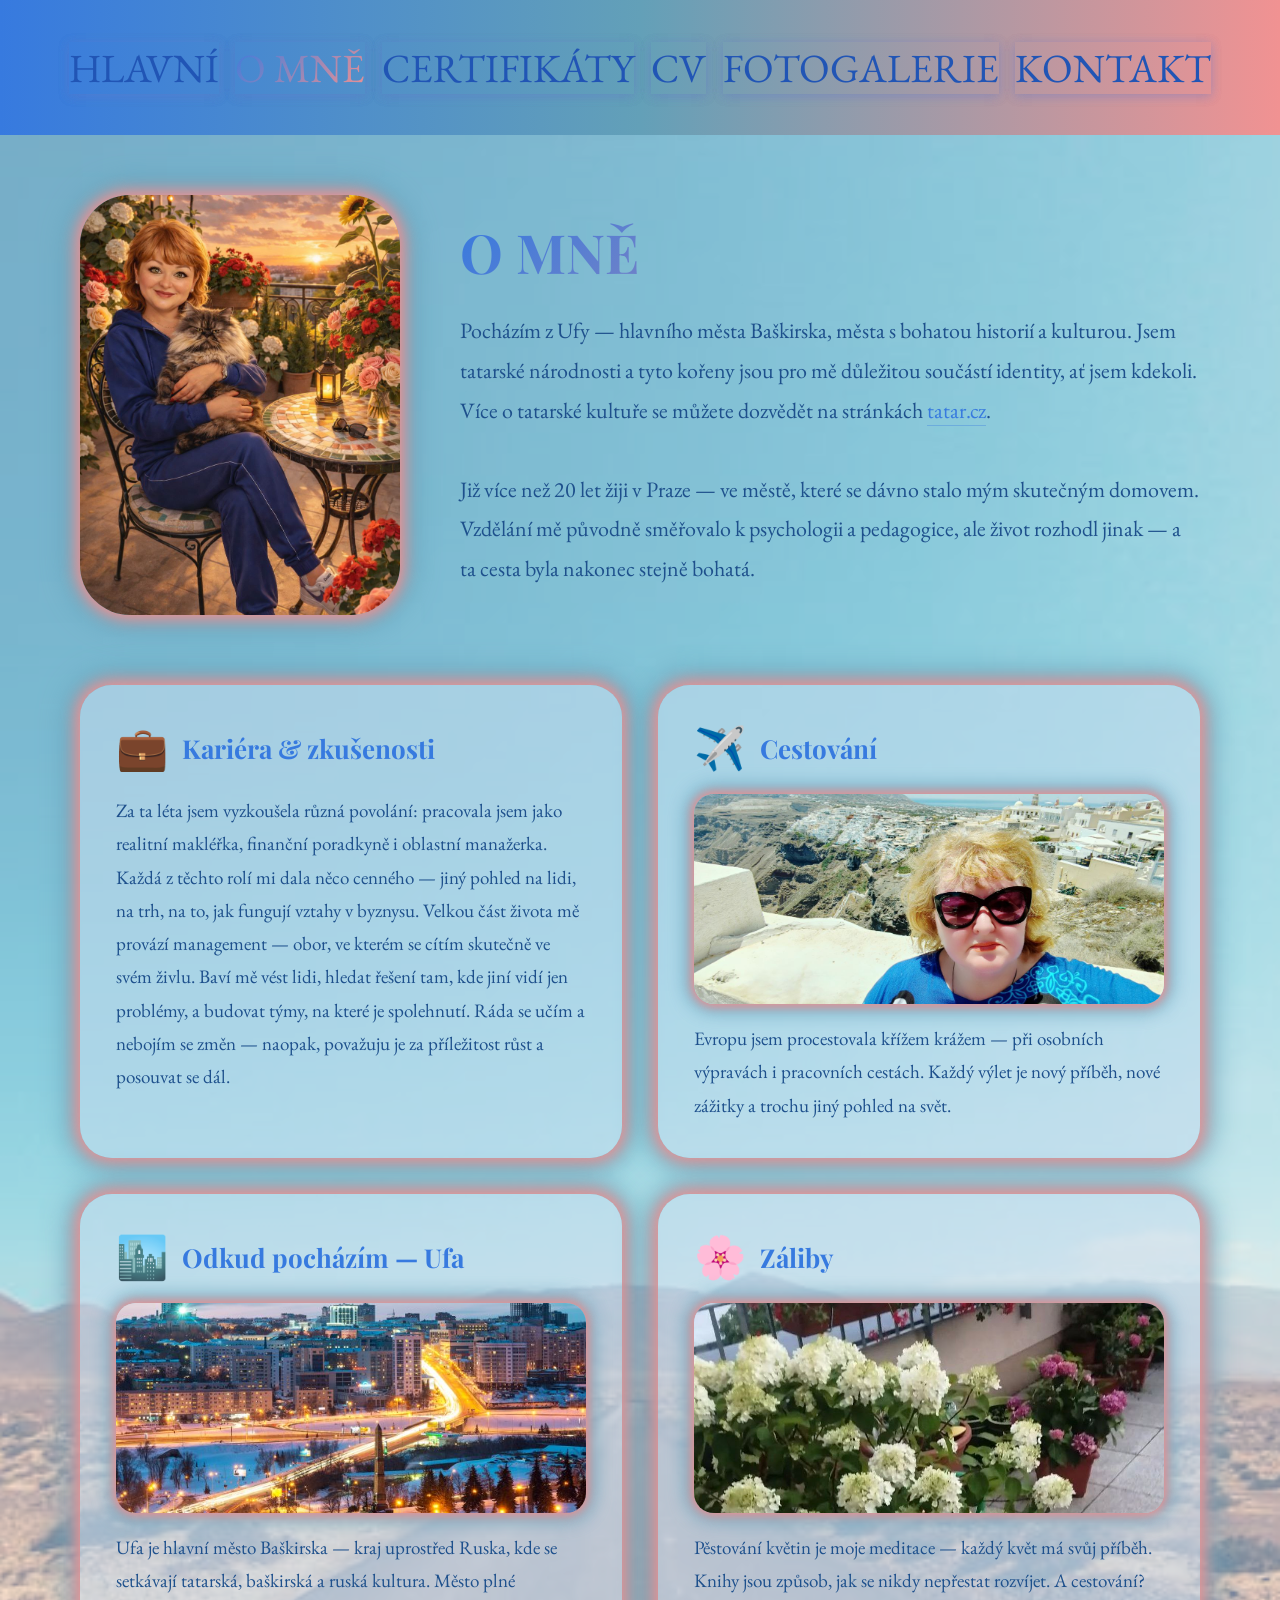
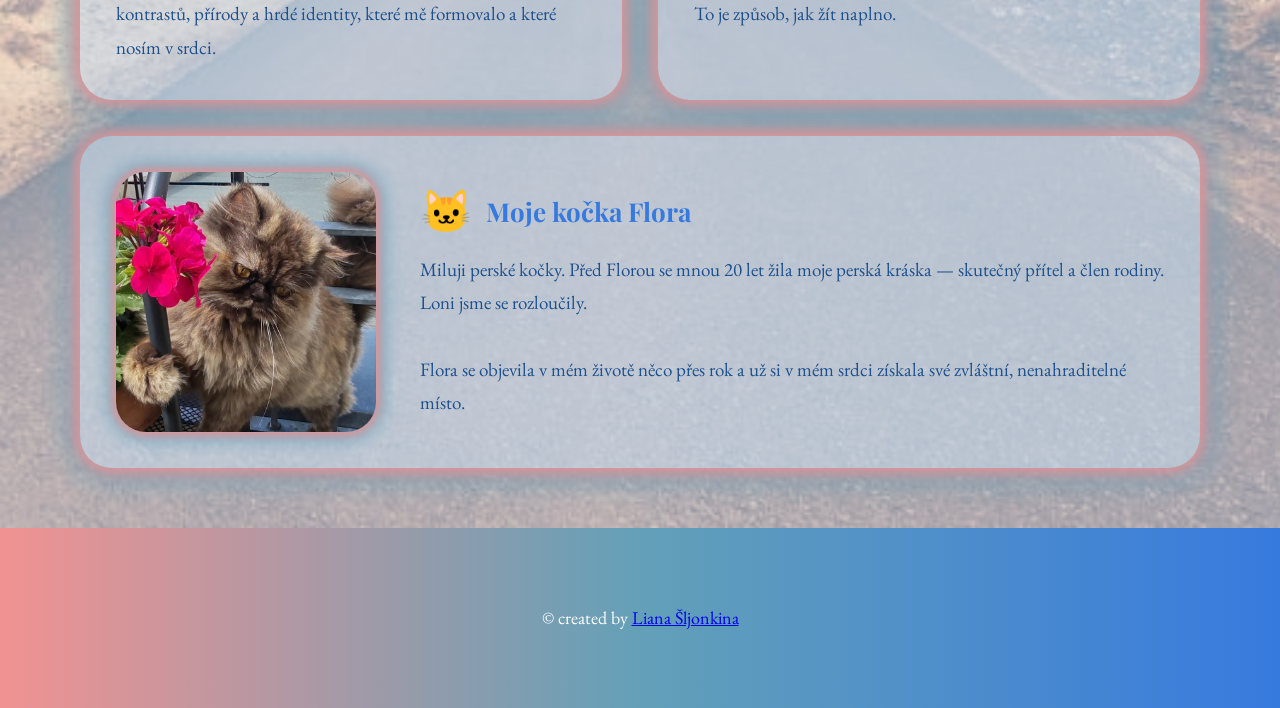
==== commit da7ba39e: "update" ====
--- a/index1.html
+++ b/index1.html
@@ -110,7 +110,7 @@
     </aside>
 
     <footer class="footer">
-        <div>© created by Liana Šljonkina</div>
+     <div>© created by <a href="mailto:sljonkina@gmail.com">Liana Šljonkina</a></div>
     </footer>
 </body>
 </html>
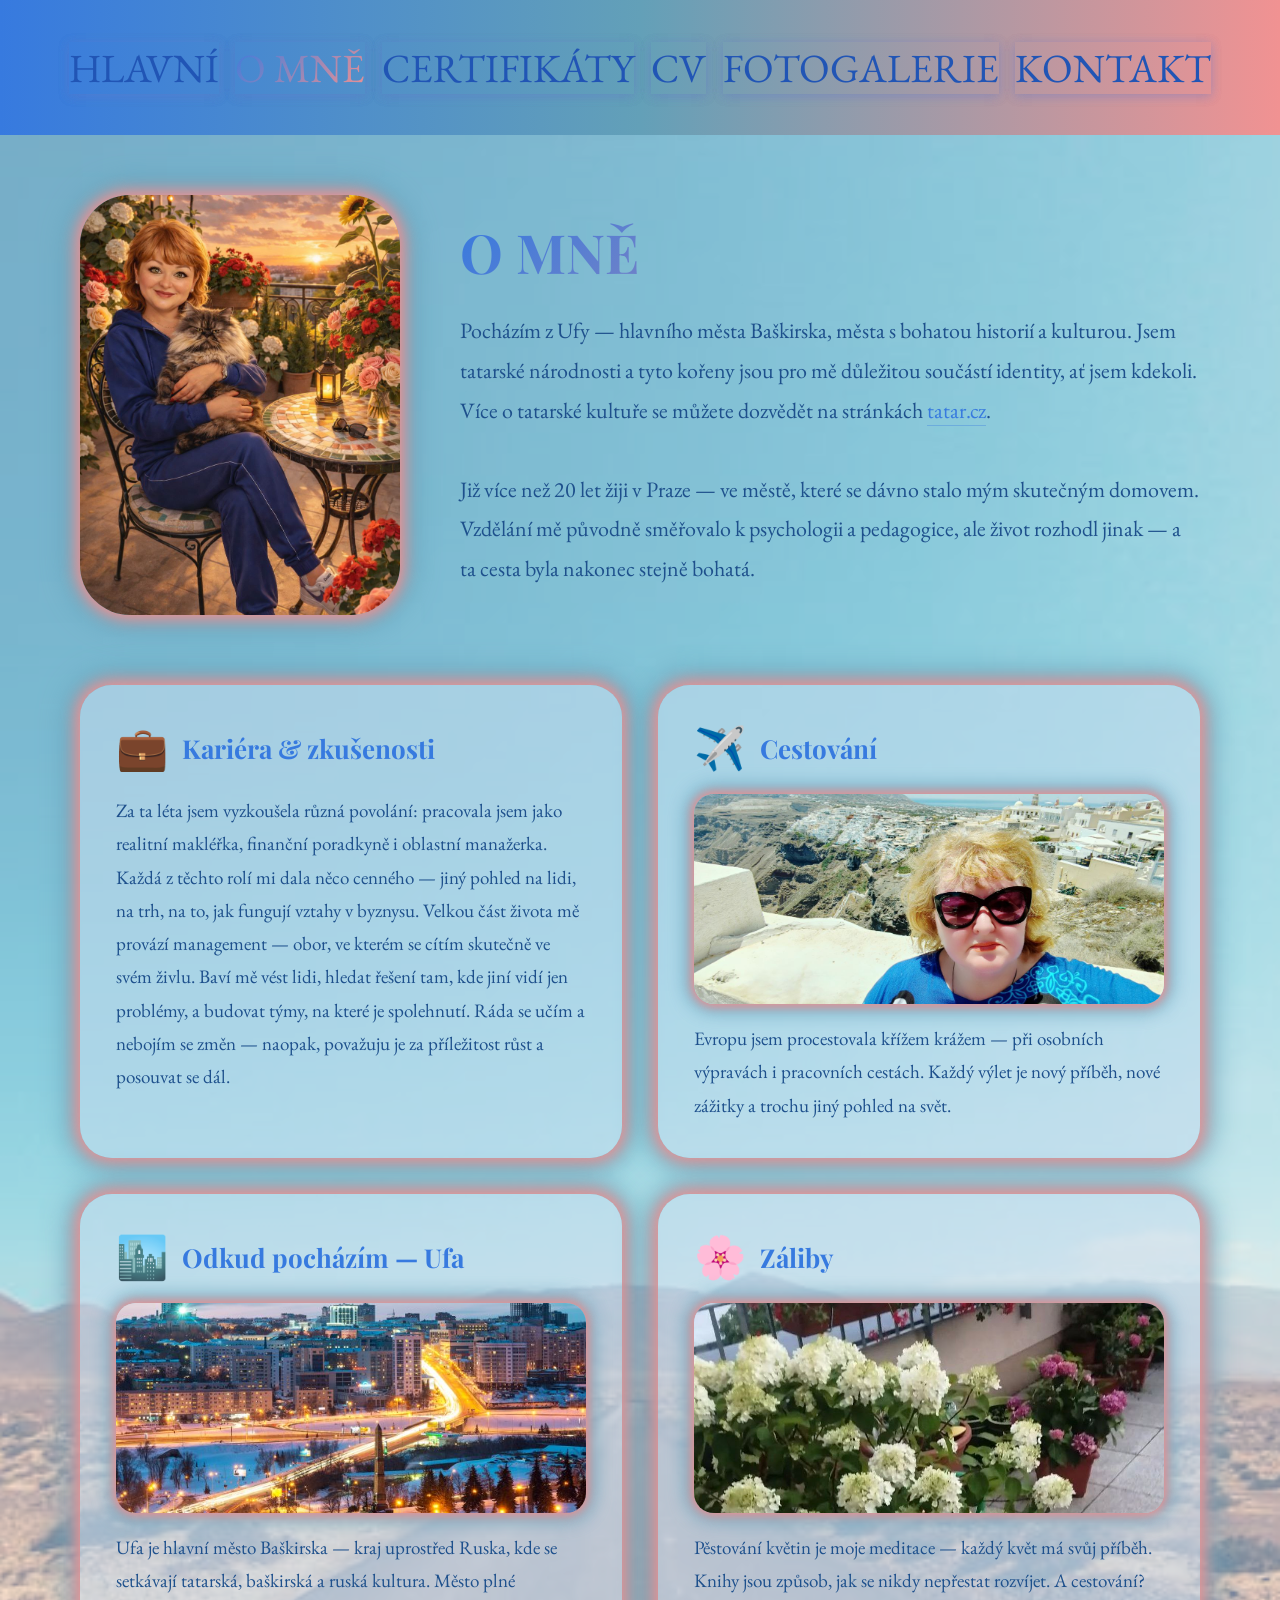
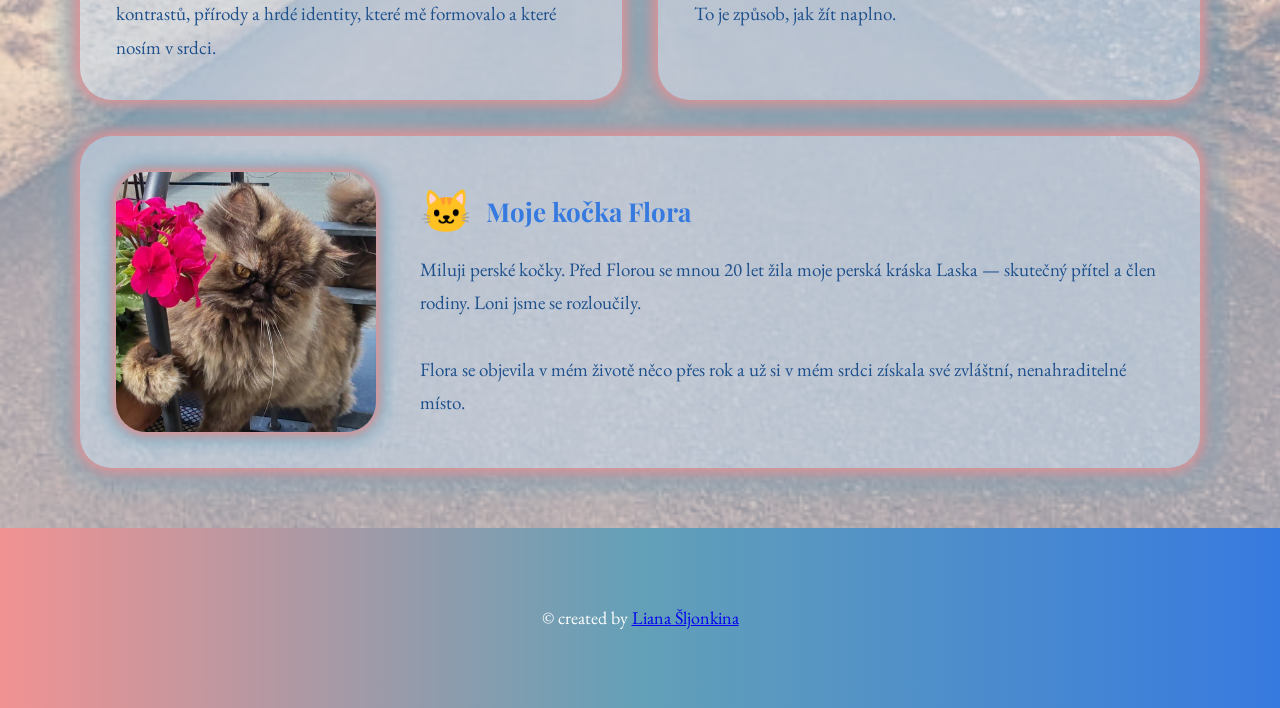
==== commit 42dde9ed: "update CV" ====
--- a/index1.html
+++ b/index1.html
@@ -98,7 +98,7 @@
                             <span class="card-icon">🐱</span>
                             <h2>Moje kočka Flora</h2>
                         </div>
-                        <p>Miluji perské kočky. Před Florou se mnou 20 let žila moje perská kráska
+                        <p>Miluji perské kočky. Před Florou se mnou 20 let žila moje perská kráska Laska
                             — skutečný přítel a člen rodiny. Loni jsme se rozloučily.
                             <br><br>
                             Flora se objevila v mém životě něco přes rok a už si v mém srdci
